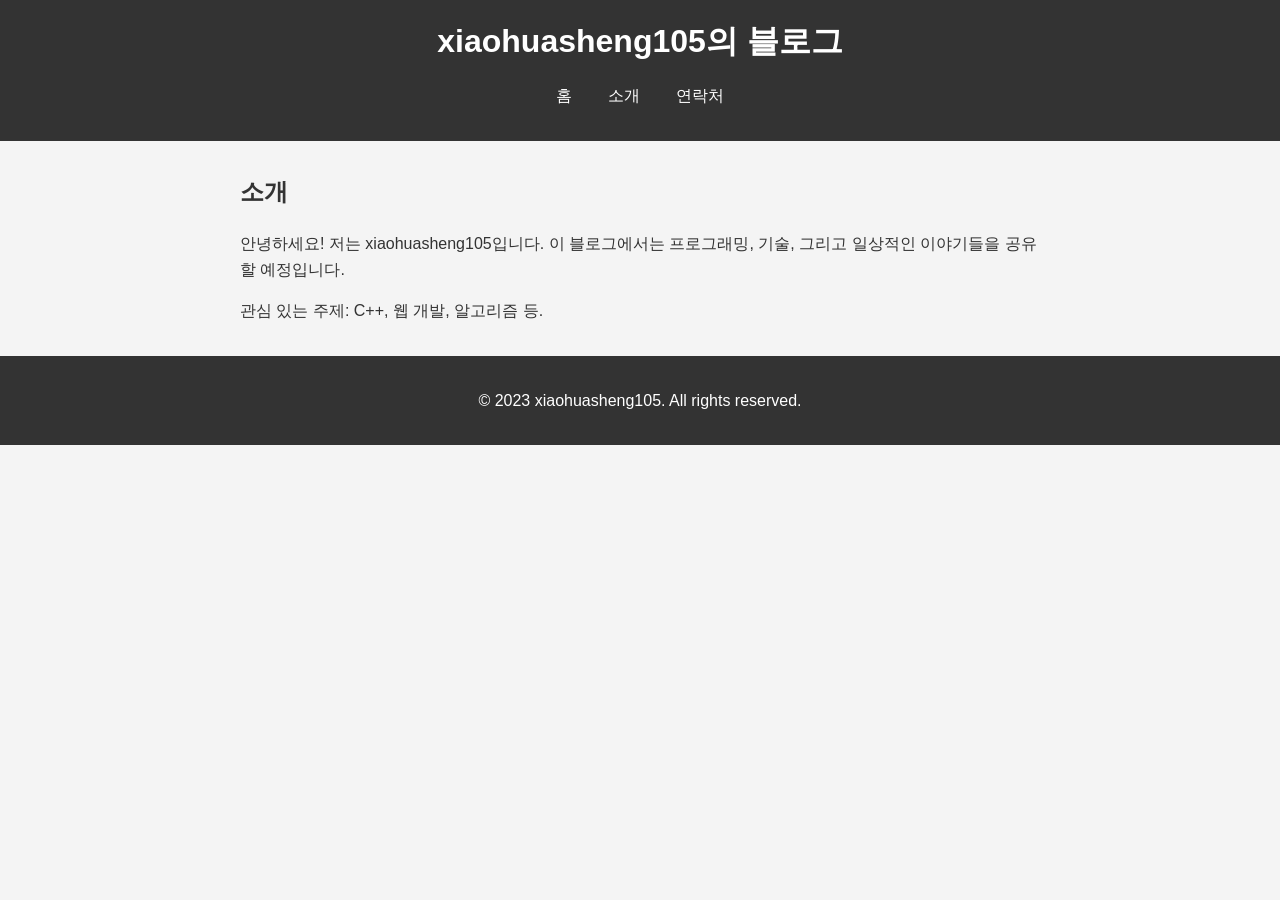
==== about.html @ 034d5182 "hompage update" ====
<!DOCTYPE html>
<html lang="ko">
<head>
    <meta charset="UTF-8">
    <meta name="viewport" content="width=device-width, initial-scale=1.0">
    <title>소개 - xiaohuasheng105의 블로그</title>
    <link rel="stylesheet" href="css/style.css">
</head>
<body>
    <header>
        <h1>xiaohuasheng105의 블로그</h1>
        <nav>
            <ul>
                <li><a href="index.html">홈</a></li>
                <li><a href="about.html">소개</a></li>
                <li><a href="contact.html">연락처</a></li>
            </ul>
        </nav>
    </header>

    <main>
        <section>
            <h2>소개</h2>
            <p>안녕하세요! 저는 xiaohuasheng105입니다. 이 블로그에서는 프로그래밍, 기술, 그리고 일상적인 이야기들을 공유할 예정입니다.</p>
            <p>관심 있는 주제: C++, 웹 개발, 알고리즘 등.</p>
        </section>
    </main>

    <footer>
        <p>&copy; 2023 xiaohuasheng105. All rights reserved.</p>
    </footer>

    <script src="js/script.js"></script>
</body>
</html>
---- css/style.css ----
/* 기본 스타일 */
body {
    font-family: Arial, sans-serif;
    line-height: 1.6;
    margin: 0;
    padding: 0;
    color: #333;
    background-color: #f4f4f4;
}

header {
    background-color: #333;
    color: #fff;
    padding: 1rem;
    text-align: center;
}

header h1 {
    margin: 0;
}

nav ul {
    list-style: none;
    padding: 0;
}

nav ul li {
    display: inline;
    margin: 0 1rem;
}

nav a {
    color: #fff;
    text-decoration: none;
}

main {
    max-width: 800px;
    margin: 2rem auto;
    padding: 0 1rem;
}

#posts article {
    background-color: #fff;
    margin-bottom: 2rem;
    padding: 1rem;
    border-radius: 5px;
    box-shadow: 0 0 10px rgba(0,0,0,0.1);
}

#posts h3 {
    margin-top: 0;
}

#posts a {
    color: #333;
    text-decoration: none;
}

#posts a:hover {
    text-decoration: underline;
}

footer {
    text-align: center;
    padding: 1rem;
    background-color: #333;
    color: #fff;
    margin-top: 2rem;
}
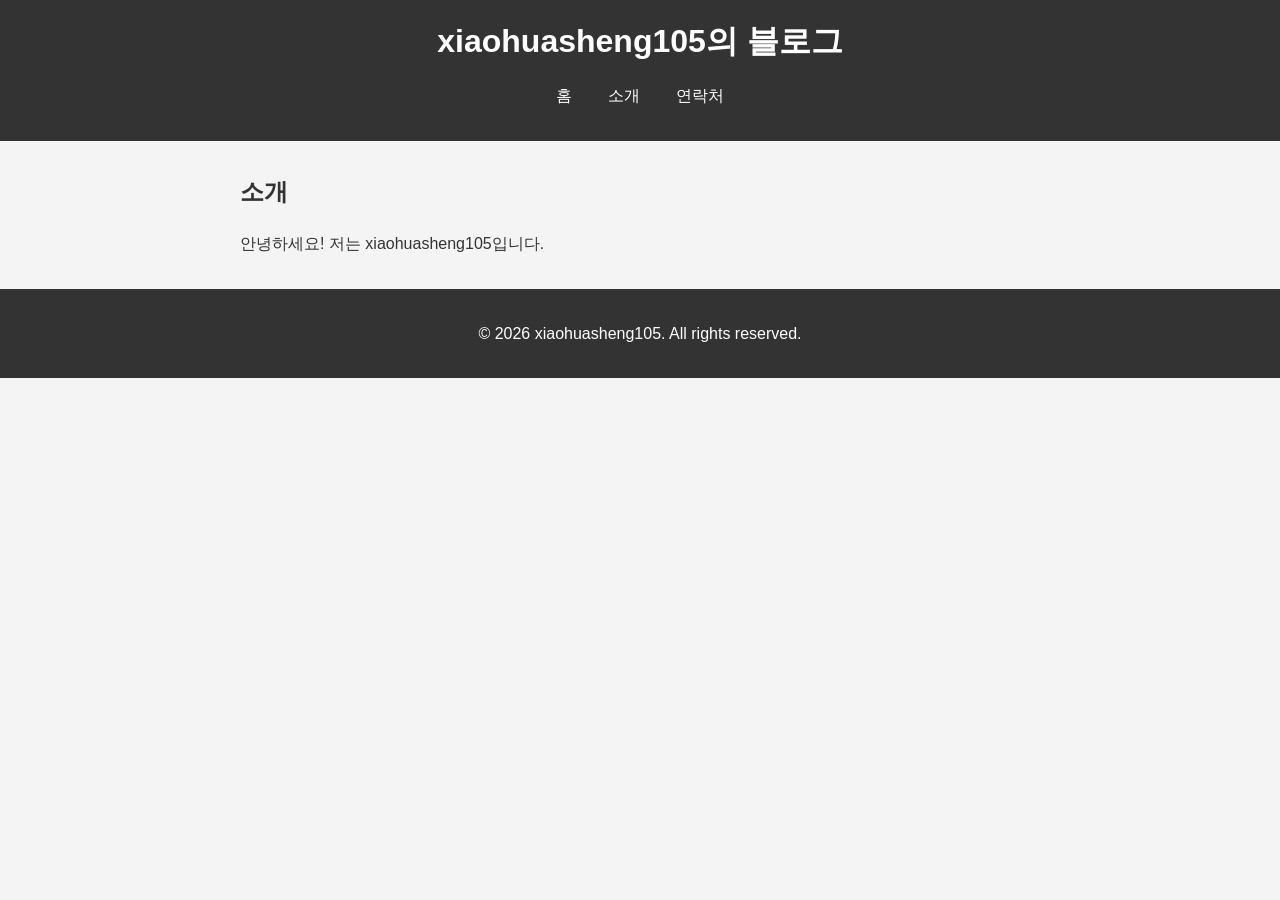
==== commit 0d6627c2: "update" ====
--- a/about.html
+++ b/about.html
@@ -21,13 +21,13 @@
     <main>
         <section>
             <h2>소개</h2>
-            <p>안녕하세요! 저는 xiaohuasheng105입니다. 이 블로그에서는 프로그래밍, 기술, 그리고 일상적인 이야기들을 공유할 예정입니다.</p>
-            <p>관심 있는 주제: C++, 웹 개발, 알고리즘 등.</p>
+            <p>안녕하세요! 저는 xiaohuasheng105입니다.</p>
+            <p></p>
         </section>
     </main>
 
     <footer>
-        <p>&copy; 2023 xiaohuasheng105. All rights reserved.</p>
+        <p>&copy; 2026 xiaohuasheng105. All rights reserved.</p>
     </footer>
 
     <script src="js/script.js"></script>
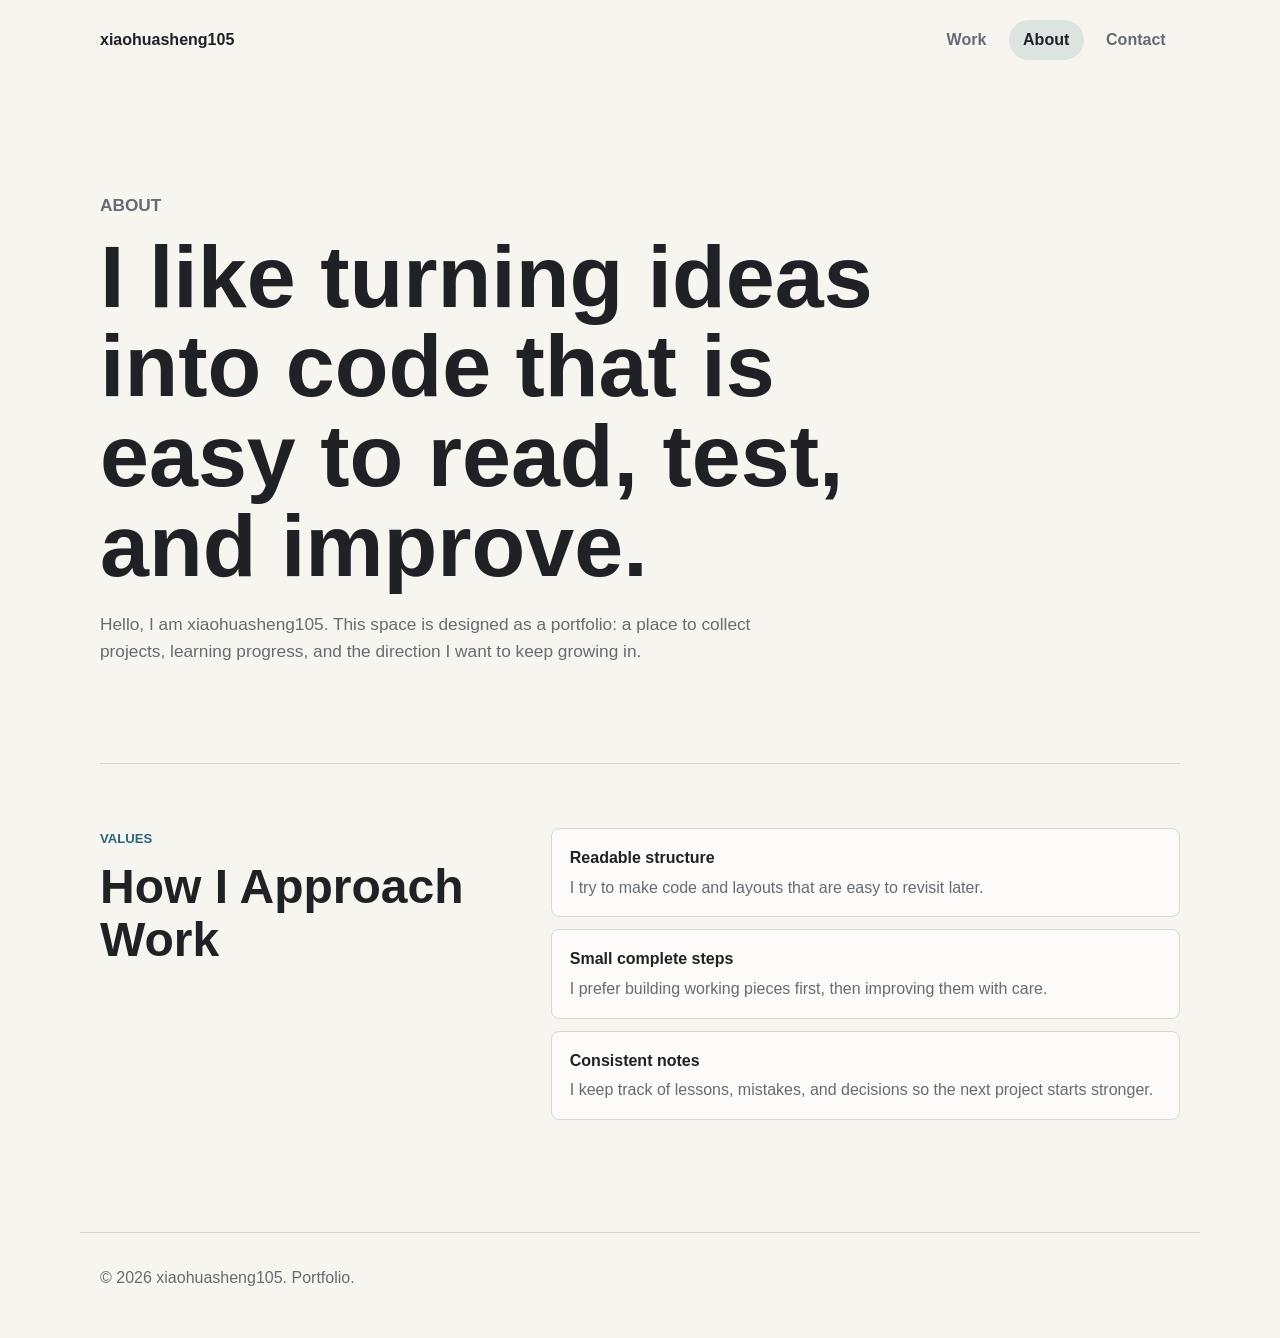
==== commit 9dfe02af: "yeah" ====
--- a/about.html
+++ b/about.html
@@ -1,35 +1,56 @@
 <!DOCTYPE html>
-<html lang="ko">
+<html lang="en">
 <head>
     <meta charset="UTF-8">
     <meta name="viewport" content="width=device-width, initial-scale=1.0">
-    <title>소개 - xiaohuasheng105의 블로그</title>
+    <title>About | xiaohuasheng105</title>
     <link rel="stylesheet" href="css/style.css">
 </head>
 <body>
-    <header>
-        <h1>xiaohuasheng105의 블로그</h1>
-        <nav>
+    <header class="site-header">
+        <a class="logo" href="index.html">xiaohuasheng105</a>
+        <nav aria-label="Main menu">
             <ul>
-                <li><a href="index.html">홈</a></li>
-                <li><a href="about.html">소개</a></li>
-                <li><a href="contact.html">연락처</a></li>
+                <li><a href="index.html">Work</a></li>
+                <li><a href="about.html" aria-current="page">About</a></li>
+                <li><a href="contact.html">Contact</a></li>
             </ul>
         </nav>
     </header>
 
     <main>
-        <section>
-            <h2>소개</h2>
-            <p>안녕하세요! 저는 xiaohuasheng105입니다.</p>
-            <p></p>
+        <section class="page-intro">
+            <p class="eyebrow">About</p>
+            <h1>I like turning ideas into code that is easy to read, test, and improve.</h1>
+            <p>Hello, I am xiaohuasheng105. This space is designed as a portfolio: a place to collect projects, learning progress, and the direction I want to keep growing in.</p>
+        </section>
+
+        <section class="section split">
+            <div>
+                <p class="eyebrow">Values</p>
+                <h2>How I Approach Work</h2>
+            </div>
+            <ul class="timeline">
+                <li>
+                    <strong>Readable structure</strong>
+                    <span>I try to make code and layouts that are easy to revisit later.</span>
+                </li>
+                <li>
+                    <strong>Small complete steps</strong>
+                    <span>I prefer building working pieces first, then improving them with care.</span>
+                </li>
+                <li>
+                    <strong>Consistent notes</strong>
+                    <span>I keep track of lessons, mistakes, and decisions so the next project starts stronger.</span>
+                </li>
+            </ul>
         </section>
     </main>
 
     <footer>
-        <p>&copy; 2026 xiaohuasheng105. All rights reserved.</p>
+        <p>&copy; 2026 xiaohuasheng105. Portfolio.</p>
     </footer>
 
     <script src="js/script.js"></script>
 </body>
-</html>+</html>
--- a/css/style.css
+++ b/css/style.css
@@ -1,70 +1,390 @@
-/* 기본 스타일 */
+:root {
+    --bg: #f7f5ef;
+    --surface: #ffffff;
+    --ink: #202124;
+    --muted: #666b73;
+    --line: #ded8cc;
+    --accent: #27667b;
+    --accent-strong: #163f4f;
+    --warm: #d88c4a;
+    --green: #6f8f72;
+    --shadow: 0 18px 45px rgba(32, 33, 36, 0.12);
+}
+
+* {
+    box-sizing: border-box;
+}
+
+html {
+    scroll-behavior: smooth;
+}
+
 body {
-    font-family: Arial, sans-serif;
+    margin: 0;
+    color: var(--ink);
+    background: var(--bg);
+    font-family: Arial, "Noto Sans KR", sans-serif;
     line-height: 1.6;
+}
+
+a {
+    color: inherit;
+}
+
+.site-header {
+    display: flex;
+    align-items: center;
+    justify-content: space-between;
+    gap: 1.5rem;
+    max-width: 1120px;
+    margin: 0 auto;
+    padding: 1.25rem;
+}
+
+.logo {
+    font-weight: 800;
+    text-decoration: none;
+}
+
+nav ul {
+    display: flex;
+    gap: 0.5rem;
     margin: 0;
     padding: 0;
-    color: #333;
-    background-color: #f4f4f4;
-}
-
-header {
-    background-color: #333;
+    list-style: none;
+}
+
+nav a {
+    display: inline-flex;
+    min-height: 40px;
+    align-items: center;
+    padding: 0 0.9rem;
+    border-radius: 999px;
+    color: var(--muted);
+    text-decoration: none;
+    font-weight: 700;
+}
+
+nav a:hover,
+nav a[aria-current="page"] {
+    color: var(--ink);
+    background: rgba(39, 102, 123, 0.12);
+}
+
+main {
+    max-width: 1120px;
+    margin: 0 auto;
+    padding: 0 1.25rem 3rem;
+}
+
+.hero {
+    display: grid;
+    grid-template-columns: minmax(0, 1.15fr) minmax(280px, 0.85fr);
+    gap: 3rem;
+    align-items: center;
+    min-height: calc(100vh - 88px);
+    padding: 3rem 0 4rem;
+}
+
+.eyebrow {
+    margin: 0 0 0.75rem;
+    color: var(--accent);
+    font-size: 0.82rem;
+    font-weight: 800;
+    text-transform: uppercase;
+}
+
+h1,
+h2,
+h3,
+p {
+    margin-top: 0;
+}
+
+h1 {
+    max-width: 820px;
+    margin-bottom: 1.25rem;
+    font-size: clamp(2.4rem, 7vw, 5.5rem);
+    line-height: 1.02;
+}
+
+h2 {
+    margin-bottom: 1.25rem;
+    font-size: clamp(1.8rem, 4vw, 3rem);
+    line-height: 1.1;
+}
+
+h3 {
+    margin-bottom: 0.5rem;
+    font-size: 1.35rem;
+}
+
+.hero-text,
+.page-intro p {
+    max-width: 680px;
+    color: var(--muted);
+    font-size: 1.08rem;
+}
+
+.hero-actions {
+    display: flex;
+    flex-wrap: wrap;
+    gap: 0.75rem;
+    margin-top: 2rem;
+}
+
+.button {
+    display: inline-flex;
+    min-height: 46px;
+    align-items: center;
+    justify-content: center;
+    padding: 0 1.1rem;
+    border: 1px solid var(--accent);
+    border-radius: 8px;
+    text-decoration: none;
+    font-weight: 800;
+}
+
+.button.primary {
     color: #fff;
-    padding: 1rem;
-    text-align: center;
-}
-
-header h1 {
+    background: var(--accent);
+}
+
+.button.secondary {
+    color: var(--accent-strong);
+    background: transparent;
+}
+
+.profile-visual {
+    position: relative;
+    min-height: 420px;
+    border-radius: 8px;
+    overflow: hidden;
+    background:
+        linear-gradient(135deg, rgba(39, 102, 123, 0.92), rgba(111, 143, 114, 0.9)),
+        repeating-linear-gradient(45deg, transparent 0 18px, rgba(255, 255, 255, 0.14) 18px 19px);
+    box-shadow: var(--shadow);
+}
+
+.profile-visual::before,
+.profile-visual::after {
+    position: absolute;
+    content: "";
+    border: 1px solid rgba(255, 255, 255, 0.45);
+}
+
+.profile-visual::before {
+    inset: 48px 62px 96px 38px;
+}
+
+.profile-visual::after {
+    width: 170px;
+    height: 170px;
+    right: 34px;
+    bottom: 34px;
+    background: rgba(216, 140, 74, 0.9);
+}
+
+.profile-card {
+    position: absolute;
+    left: 34px;
+    right: 34px;
+    bottom: 34px;
+    z-index: 1;
+    padding: 1.25rem;
+    border-radius: 8px;
+    color: #fff;
+    background: rgba(22, 63, 79, 0.88);
+}
+
+.profile-mark {
+    display: block;
+    margin-bottom: 1.5rem;
+    font-size: 5rem;
+    font-weight: 900;
+    line-height: 0.9;
+}
+
+.profile-card p {
+    margin-bottom: 0;
+    font-weight: 700;
+}
+
+.section {
+    padding: 4rem 0;
+    border-top: 1px solid var(--line);
+}
+
+.section-heading {
+    display: flex;
+    align-items: end;
+    justify-content: space-between;
+    gap: 1rem;
+    margin-bottom: 1.5rem;
+}
+
+.project-grid {
+    display: grid;
+    grid-template-columns: repeat(3, minmax(0, 1fr));
+    gap: 1rem;
+}
+
+.project-card {
+    overflow: hidden;
+    border: 1px solid var(--line);
+    border-radius: 8px;
+    background: var(--surface);
+}
+
+.project-media {
+    min-height: 170px;
+    background-color: var(--accent);
+}
+
+.project-media.cube {
+    background:
+        linear-gradient(135deg, transparent 42%, rgba(255, 255, 255, 0.4) 42% 58%, transparent 58%),
+        linear-gradient(45deg, var(--accent), var(--warm));
+}
+
+.project-media.web {
+    background:
+        linear-gradient(90deg, rgba(255, 255, 255, 0.38) 1px, transparent 1px),
+        linear-gradient(0deg, rgba(255, 255, 255, 0.38) 1px, transparent 1px),
+        var(--green);
+    background-size: 34px 34px;
+}
+
+.project-media.study {
+    background:
+        radial-gradient(circle at 26% 34%, rgba(255, 255, 255, 0.8) 0 12%, transparent 13%),
+        linear-gradient(135deg, var(--warm), #574f7d);
+}
+
+.project-body {
+    padding: 1.25rem;
+}
+
+.project-type {
+    margin-bottom: 0.4rem;
+    color: var(--accent);
+    font-size: 0.78rem;
+    font-weight: 800;
+    text-transform: uppercase;
+}
+
+.project-body p:last-child {
+    margin-bottom: 0;
+    color: var(--muted);
+}
+
+.split {
+    display: grid;
+    grid-template-columns: 0.8fr 1.2fr;
+    gap: 2rem;
+}
+
+.skill-list,
+.timeline {
+    display: grid;
+    gap: 0.75rem;
     margin: 0;
-}
-
-nav ul {
+    padding: 0;
     list-style: none;
-    padding: 0;
-}
-
-nav ul li {
-    display: inline;
-    margin: 0 1rem;
-}
-
-nav a {
-    color: #fff;
-    text-decoration: none;
-}
-
-main {
-    max-width: 800px;
-    margin: 2rem auto;
-    padding: 0 1rem;
-}
-
-#posts article {
-    background-color: #fff;
-    margin-bottom: 2rem;
-    padding: 1rem;
-    border-radius: 5px;
-    box-shadow: 0 0 10px rgba(0,0,0,0.1);
-}
-
-#posts h3 {
-    margin-top: 0;
-}
-
-#posts a {
-    color: #333;
-    text-decoration: none;
-}
-
-#posts a:hover {
-    text-decoration: underline;
+}
+
+.skill-list li,
+.timeline li {
+    padding: 1rem 1.1rem;
+    border: 1px solid var(--line);
+    border-radius: 8px;
+    background: rgba(255, 255, 255, 0.62);
+}
+
+.timeline strong,
+.timeline span {
+    display: block;
+}
+
+.timeline span {
+    margin-top: 0.25rem;
+    color: var(--muted);
+}
+
+.page-intro {
+    max-width: 900px;
+    padding: 7rem 0 5rem;
+}
+
+.contact-links {
+    display: grid;
+    gap: 0.75rem;
+    margin-top: 2rem;
+}
+
+.contact-links a {
+    width: fit-content;
+    color: var(--accent-strong);
+    font-weight: 800;
+    text-decoration-thickness: 2px;
+    text-underline-offset: 0.3em;
 }
 
 footer {
-    text-align: center;
-    padding: 1rem;
-    background-color: #333;
-    color: #fff;
-    margin-top: 2rem;
-}+    max-width: 1120px;
+    margin: 0 auto;
+    padding: 2rem 1.25rem;
+    color: var(--muted);
+    border-top: 1px solid var(--line);
+}
+
+@media (max-width: 820px) {
+    .site-header,
+    .hero,
+    .section-heading,
+    .split {
+        display: block;
+    }
+
+    .site-header {
+        padding-bottom: 0.75rem;
+    }
+
+    nav ul {
+        margin-top: 1rem;
+        overflow-x: auto;
+    }
+
+    .hero {
+        min-height: auto;
+        padding-top: 2.5rem;
+    }
+
+    .profile-visual {
+        min-height: 320px;
+        margin-top: 2.5rem;
+    }
+
+    .project-grid {
+        grid-template-columns: 1fr;
+    }
+
+    .section-heading h2 {
+        margin-bottom: 0;
+    }
+}
+
+@media (max-width: 520px) {
+    h1 {
+        font-size: 2.45rem;
+    }
+
+    .hero-actions,
+    .button {
+        width: 100%;
+    }
+
+    .profile-mark {
+        font-size: 4rem;
+    }
+}
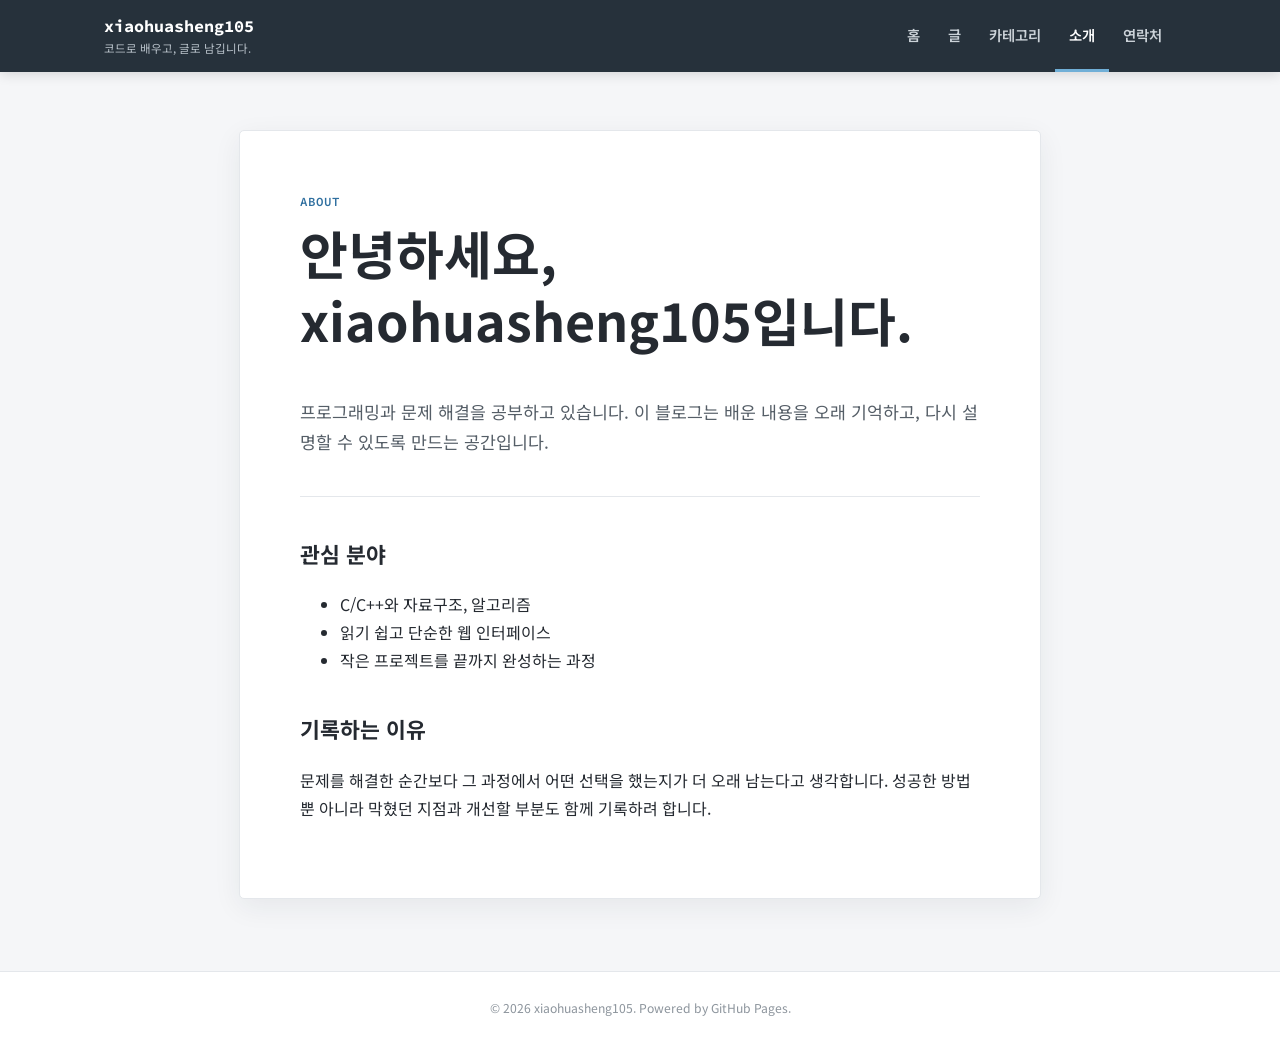
==== commit 00661707: "블로그 디자인" ====
--- a/about.html
+++ b/about.html
@@ -1,56 +1,42 @@
 <!DOCTYPE html>
-<html lang="en">
+<html lang="ko">
 <head>
     <meta charset="UTF-8">
     <meta name="viewport" content="width=device-width, initial-scale=1.0">
-    <title>About | xiaohuasheng105</title>
+    <title>소개 | xiaohuasheng105</title>
     <link rel="stylesheet" href="css/style.css">
 </head>
 <body>
     <header class="site-header">
-        <a class="logo" href="index.html">xiaohuasheng105</a>
-        <nav aria-label="Main menu">
+        <div class="header-inner">
+            <a class="logo" href="index.html"><strong>xiaohuasheng105</strong><span>코드로 배우고, 글로 남깁니다.</span></a>
+            <button class="menu-button" type="button" aria-expanded="false" aria-controls="main-menu">메뉴</button>
+            <nav id="main-menu" aria-label="주요 메뉴">
+                <a href="index.html">홈</a>
+                <a href="index.html#posts">글</a>
+                <a href="index.html#categories">카테고리</a>
+                <a href="about.html" aria-current="page">소개</a>
+                <a href="contact.html">연락처</a>
+            </nav>
+        </div>
+    </header>
+    <main class="single-layout">
+        <article class="page-card">
+            <p class="eyebrow">About</p>
+            <h1>안녕하세요,<br>xiaohuasheng105입니다.</h1>
+            <p class="lead">프로그래밍과 문제 해결을 공부하고 있습니다. 이 블로그는 배운 내용을 오래 기억하고, 다시 설명할 수 있도록 만드는 공간입니다.</p>
+            <hr>
+            <h2>관심 분야</h2>
             <ul>
-                <li><a href="index.html">Work</a></li>
-                <li><a href="about.html" aria-current="page">About</a></li>
-                <li><a href="contact.html">Contact</a></li>
+                <li>C/C++와 자료구조, 알고리즘</li>
+                <li>읽기 쉽고 단순한 웹 인터페이스</li>
+                <li>작은 프로젝트를 끝까지 완성하는 과정</li>
             </ul>
-        </nav>
-    </header>
-
-    <main>
-        <section class="page-intro">
-            <p class="eyebrow">About</p>
-            <h1>I like turning ideas into code that is easy to read, test, and improve.</h1>
-            <p>Hello, I am xiaohuasheng105. This space is designed as a portfolio: a place to collect projects, learning progress, and the direction I want to keep growing in.</p>
-        </section>
-
-        <section class="section split">
-            <div>
-                <p class="eyebrow">Values</p>
-                <h2>How I Approach Work</h2>
-            </div>
-            <ul class="timeline">
-                <li>
-                    <strong>Readable structure</strong>
-                    <span>I try to make code and layouts that are easy to revisit later.</span>
-                </li>
-                <li>
-                    <strong>Small complete steps</strong>
-                    <span>I prefer building working pieces first, then improving them with care.</span>
-                </li>
-                <li>
-                    <strong>Consistent notes</strong>
-                    <span>I keep track of lessons, mistakes, and decisions so the next project starts stronger.</span>
-                </li>
-            </ul>
-        </section>
+            <h2>기록하는 이유</h2>
+            <p>문제를 해결한 순간보다 그 과정에서 어떤 선택을 했는지가 더 오래 남는다고 생각합니다. 성공한 방법뿐 아니라 막혔던 지점과 개선할 부분도 함께 기록하려 합니다.</p>
+        </article>
     </main>
-
-    <footer>
-        <p>&copy; 2026 xiaohuasheng105. Portfolio.</p>
-    </footer>
-
+    <footer><p>© 2026 xiaohuasheng105. Powered by GitHub Pages.</p></footer>
     <script src="js/script.js"></script>
 </body>
 </html>
--- a/css/style.css
+++ b/css/style.css
@@ -1,390 +1,282 @@
+@import url("https://fonts.googleapis.com/css2?family=Noto+Sans+KR:wght@400;500;600;700&family=Source+Code+Pro:wght@600&display=swap");
+
 :root {
-    --bg: #f7f5ef;
+    --bg: #f5f6f8;
     --surface: #ffffff;
-    --ink: #202124;
-    --muted: #666b73;
-    --line: #ded8cc;
-    --accent: #27667b;
-    --accent-strong: #163f4f;
-    --warm: #d88c4a;
-    --green: #6f8f72;
-    --shadow: 0 18px 45px rgba(32, 33, 36, 0.12);
-}
-
-* {
-    box-sizing: border-box;
-}
-
-html {
-    scroll-behavior: smooth;
-}
-
+    --ink: #252a31;
+    --muted: #727983;
+    --line: #e4e7eb;
+    --accent: #2f6f9f;
+    --accent-soft: #eaf3f9;
+    --header: #26313b;
+    --shadow: 0 8px 28px rgba(31, 43, 54, 0.07);
+}
+
+* { box-sizing: border-box; }
+html { scroll-behavior: smooth; }
 body {
     margin: 0;
     color: var(--ink);
     background: var(--bg);
-    font-family: Arial, "Noto Sans KR", sans-serif;
-    line-height: 1.6;
-}
-
-a {
-    color: inherit;
+    font-family: "Noto Sans KR", sans-serif;
+    line-height: 1.75;
+}
+a { color: inherit; }
+.sr-only {
+    position: absolute;
+    width: 1px;
+    height: 1px;
+    padding: 0;
+    overflow: hidden;
+    clip: rect(0, 0, 0, 0);
+    white-space: nowrap;
+    border: 0;
 }
 
 .site-header {
-    display: flex;
+    position: sticky;
+    top: 0;
+    z-index: 10;
+    color: #fff;
+    background: var(--header);
+    box-shadow: 0 2px 12px rgba(0, 0, 0, 0.14);
+}
+.header-inner {
+    display: flex;
+    min-height: 72px;
+    max-width: 1120px;
+    margin: 0 auto;
+    padding: 0 24px;
     align-items: center;
     justify-content: space-between;
-    gap: 1.5rem;
+    gap: 2rem;
+}
+.logo { text-decoration: none; line-height: 1.25; }
+.logo strong {
+    display: block;
+    font-family: "Source Code Pro", monospace;
+    font-size: 1.05rem;
+}
+.logo span { color: #b9c2ca; font-size: 0.72rem; }
+nav { display: flex; align-self: stretch; }
+nav a {
+    display: flex;
+    padding: 0 14px;
+    align-items: center;
+    color: #cbd2d8;
+    border-bottom: 3px solid transparent;
+    text-decoration: none;
+    font-size: 0.9rem;
+    font-weight: 600;
+}
+nav a:hover,
+nav a[aria-current="page"] { color: #fff; border-bottom-color: #70afd7; }
+.menu-button {
+    display: none;
+    padding: 7px 12px;
+    color: #fff;
+    border: 1px solid #63717c;
+    border-radius: 4px;
+    background: transparent;
+    font: inherit;
+}
+
+.layout {
+    display: grid;
+    grid-template-columns: minmax(0, 1fr) 280px;
+    gap: 34px;
     max-width: 1120px;
     margin: 0 auto;
-    padding: 1.25rem;
-}
-
-.logo {
-    font-weight: 800;
-    text-decoration: none;
-}
-
-nav ul {
-    display: flex;
-    gap: 0.5rem;
-    margin: 0;
-    padding: 0;
-    list-style: none;
-}
-
-nav a {
-    display: inline-flex;
-    min-height: 40px;
-    align-items: center;
-    padding: 0 0.9rem;
-    border-radius: 999px;
+    padding: 58px 24px 72px;
+}
+.page-heading { margin-bottom: 28px; }
+.eyebrow {
+    margin: 0 0 6px;
+    color: var(--accent);
+    font-family: "Source Code Pro", monospace;
+    font-size: 0.78rem;
+    font-weight: 600;
+    letter-spacing: 0.08em;
+    text-transform: uppercase;
+}
+h1, h2, p { margin-top: 0; }
+.page-heading h1 {
+    margin-bottom: 8px;
+    font-size: 2.15rem;
+    line-height: 1.3;
+}
+.page-heading > p:last-child { margin-bottom: 0; color: var(--muted); }
+.search { display: block; margin-bottom: 18px; }
+.search input {
+    width: 100%;
+    padding: 13px 16px;
+    color: var(--ink);
+    border: 1px solid var(--line);
+    border-radius: 5px;
+    outline: none;
+    background: var(--surface);
+    font: inherit;
+    font-size: 0.9rem;
+}
+.search input:focus { border-color: var(--accent); box-shadow: 0 0 0 3px var(--accent-soft); }
+.post-list { display: grid; gap: 18px; }
+.post-card,
+.profile-card,
+.side-card,
+.page-card,
+.article-card {
+    border: 1px solid var(--line);
+    border-radius: 5px;
+    background: var(--surface);
+    box-shadow: var(--shadow);
+}
+.post-card { padding: 28px 30px 24px; }
+.post-meta {
+    display: flex;
+    gap: 12px;
+    margin-bottom: 9px;
     color: var(--muted);
-    text-decoration: none;
-    font-weight: 700;
-}
-
-nav a:hover,
-nav a[aria-current="page"] {
-    color: var(--ink);
-    background: rgba(39, 102, 123, 0.12);
-}
-
-main {
-    max-width: 1120px;
+    font-size: 0.77rem;
+}
+.post-meta a { color: var(--accent); text-decoration: none; }
+.post-card h2 { margin-bottom: 10px; font-size: 1.35rem; line-height: 1.45; }
+.post-card h2 a { text-decoration: none; }
+.post-card h2 a:hover { color: var(--accent); }
+.post-card > p { margin-bottom: 20px; color: #59616a; font-size: 0.92rem; }
+.post-footer { display: flex; align-items: center; justify-content: space-between; gap: 1rem; }
+.tags { display: flex; flex-wrap: wrap; gap: 6px; }
+.tags span,
+.tag-cloud a {
+    padding: 3px 8px;
+    color: var(--accent);
+    border-radius: 3px;
+    background: var(--accent-soft);
+    font-size: 0.72rem;
+    text-decoration: none;
+}
+.read-more { color: var(--accent); font-size: 0.82rem; font-weight: 700; text-decoration: none; }
+.coming-soon { color: #a0a5ab; font-size: 0.78rem; }
+.empty-message { padding: 2rem; color: var(--muted); text-align: center; }
+
+.sidebar { display: grid; align-content: start; gap: 18px; }
+.profile-card { padding: 30px 24px; text-align: center; }
+.avatar {
+    display: grid;
+    width: 88px;
+    height: 88px;
+    margin: 0 auto 18px;
+    place-items: center;
+    color: #fff;
+    border-radius: 50%;
+    background: linear-gradient(145deg, #5fa3ce, #284f6c);
+    font-family: "Source Code Pro", monospace;
+    font-size: 1.6rem;
+}
+.profile-card h2 { margin-bottom: 8px; font-size: 1.05rem; }
+.profile-card p { color: var(--muted); font-size: 0.82rem; }
+.github-link {
+    display: inline-block;
+    padding: 7px 12px;
+    color: var(--accent);
+    border: 1px solid #b8d4e5;
+    border-radius: 4px;
+    text-decoration: none;
+    font-size: 0.78rem;
+    font-weight: 600;
+}
+.side-card { padding: 20px; }
+.side-card h2 {
+    margin-bottom: 13px;
+    padding-bottom: 9px;
+    border-bottom: 1px solid var(--line);
+    font-size: 0.94rem;
+}
+.category-list { margin: 0; padding: 0; list-style: none; }
+.category-list a {
+    display: flex;
+    padding: 7px 0;
+    justify-content: space-between;
+    color: #555e67;
+    text-decoration: none;
+    font-size: 0.82rem;
+}
+.category-list strong { color: #9aa0a6; font-weight: 500; }
+.tag-cloud { display: flex; flex-wrap: wrap; gap: 7px; }
+
+.single-layout {
+    max-width: 850px;
+    min-height: calc(100vh - 151px);
     margin: 0 auto;
-    padding: 0 1.25rem 3rem;
-}
-
-.hero {
+    padding: 58px 24px 72px;
+}
+.page-card,
+.article-card { padding: clamp(28px, 6vw, 60px); }
+.page-card h1,
+.article-header h1 { font-size: clamp(2rem, 6vw, 3.25rem); line-height: 1.3; }
+.lead { color: #555e67; font-size: 1.08rem; }
+.page-card hr { margin: 38px 0; border: 0; border-top: 1px solid var(--line); }
+.page-card h2,
+.article-body h2 { margin-top: 36px; font-size: 1.35rem; }
+.contact-grid { display: grid; gap: 12px; margin-top: 36px; }
+.contact-grid a {
     display: grid;
-    grid-template-columns: minmax(0, 1.15fr) minmax(280px, 0.85fr);
-    gap: 3rem;
-    align-items: center;
-    min-height: calc(100vh - 88px);
-    padding: 3rem 0 4rem;
-}
-
-.eyebrow {
-    margin: 0 0 0.75rem;
-    color: var(--accent);
-    font-size: 0.82rem;
-    font-weight: 800;
-    text-transform: uppercase;
-}
-
-h1,
-h2,
-h3,
-p {
-    margin-top: 0;
-}
-
-h1 {
-    max-width: 820px;
-    margin-bottom: 1.25rem;
-    font-size: clamp(2.4rem, 7vw, 5.5rem);
-    line-height: 1.02;
-}
-
-h2 {
-    margin-bottom: 1.25rem;
-    font-size: clamp(1.8rem, 4vw, 3rem);
-    line-height: 1.1;
-}
-
-h3 {
-    margin-bottom: 0.5rem;
-    font-size: 1.35rem;
-}
-
-.hero-text,
-.page-intro p {
-    max-width: 680px;
-    color: var(--muted);
-    font-size: 1.08rem;
-}
-
-.hero-actions {
-    display: flex;
-    flex-wrap: wrap;
-    gap: 0.75rem;
-    margin-top: 2rem;
-}
-
-.button {
-    display: inline-flex;
-    min-height: 46px;
-    align-items: center;
-    justify-content: center;
-    padding: 0 1.1rem;
-    border: 1px solid var(--accent);
-    border-radius: 8px;
-    text-decoration: none;
-    font-weight: 800;
-}
-
-.button.primary {
-    color: #fff;
-    background: var(--accent);
-}
-
-.button.secondary {
-    color: var(--accent-strong);
-    background: transparent;
-}
-
-.profile-visual {
-    position: relative;
-    min-height: 420px;
-    border-radius: 8px;
-    overflow: hidden;
-    background:
-        linear-gradient(135deg, rgba(39, 102, 123, 0.92), rgba(111, 143, 114, 0.9)),
-        repeating-linear-gradient(45deg, transparent 0 18px, rgba(255, 255, 255, 0.14) 18px 19px);
-    box-shadow: var(--shadow);
-}
-
-.profile-visual::before,
-.profile-visual::after {
-    position: absolute;
-    content: "";
-    border: 1px solid rgba(255, 255, 255, 0.45);
-}
-
-.profile-visual::before {
-    inset: 48px 62px 96px 38px;
-}
-
-.profile-visual::after {
-    width: 170px;
-    height: 170px;
-    right: 34px;
-    bottom: 34px;
-    background: rgba(216, 140, 74, 0.9);
-}
-
-.profile-card {
-    position: absolute;
-    left: 34px;
-    right: 34px;
-    bottom: 34px;
-    z-index: 1;
-    padding: 1.25rem;
-    border-radius: 8px;
-    color: #fff;
-    background: rgba(22, 63, 79, 0.88);
-}
-
-.profile-mark {
-    display: block;
-    margin-bottom: 1.5rem;
-    font-size: 5rem;
-    font-weight: 900;
-    line-height: 0.9;
-}
-
-.profile-card p {
-    margin-bottom: 0;
-    font-weight: 700;
-}
-
-.section {
-    padding: 4rem 0;
+    padding: 18px 20px;
+    border: 1px solid var(--line);
+    border-radius: 4px;
+    text-decoration: none;
+}
+.contact-grid a:hover { border-color: var(--accent); }
+.contact-grid span { color: var(--muted); font-size: 0.75rem; }
+.contact-grid strong { color: var(--accent); overflow-wrap: anywhere; }
+.article-header { padding-bottom: 30px; border-bottom: 1px solid var(--line); }
+.article-header h1 { margin-bottom: 18px; }
+.article-body { padding: 16px 0 26px; }
+.article-body p,
+.article-body li { color: #454c54; }
+.article-nav { padding-top: 22px; border-top: 1px solid var(--line); }
+.article-nav a { color: var(--accent); font-size: 0.88rem; font-weight: 600; text-decoration: none; }
+
+body > footer {
+    padding: 26px 24px;
+    color: #8c949c;
     border-top: 1px solid var(--line);
-}
-
-.section-heading {
-    display: flex;
-    align-items: end;
-    justify-content: space-between;
-    gap: 1rem;
-    margin-bottom: 1.5rem;
-}
-
-.project-grid {
-    display: grid;
-    grid-template-columns: repeat(3, minmax(0, 1fr));
-    gap: 1rem;
-}
-
-.project-card {
-    overflow: hidden;
-    border: 1px solid var(--line);
-    border-radius: 8px;
-    background: var(--surface);
-}
-
-.project-media {
-    min-height: 170px;
-    background-color: var(--accent);
-}
-
-.project-media.cube {
-    background:
-        linear-gradient(135deg, transparent 42%, rgba(255, 255, 255, 0.4) 42% 58%, transparent 58%),
-        linear-gradient(45deg, var(--accent), var(--warm));
-}
-
-.project-media.web {
-    background:
-        linear-gradient(90deg, rgba(255, 255, 255, 0.38) 1px, transparent 1px),
-        linear-gradient(0deg, rgba(255, 255, 255, 0.38) 1px, transparent 1px),
-        var(--green);
-    background-size: 34px 34px;
-}
-
-.project-media.study {
-    background:
-        radial-gradient(circle at 26% 34%, rgba(255, 255, 255, 0.8) 0 12%, transparent 13%),
-        linear-gradient(135deg, var(--warm), #574f7d);
-}
-
-.project-body {
-    padding: 1.25rem;
-}
-
-.project-type {
-    margin-bottom: 0.4rem;
-    color: var(--accent);
-    font-size: 0.78rem;
-    font-weight: 800;
-    text-transform: uppercase;
-}
-
-.project-body p:last-child {
-    margin-bottom: 0;
-    color: var(--muted);
-}
-
-.split {
-    display: grid;
-    grid-template-columns: 0.8fr 1.2fr;
-    gap: 2rem;
-}
-
-.skill-list,
-.timeline {
-    display: grid;
-    gap: 0.75rem;
-    margin: 0;
-    padding: 0;
-    list-style: none;
-}
-
-.skill-list li,
-.timeline li {
-    padding: 1rem 1.1rem;
-    border: 1px solid var(--line);
-    border-radius: 8px;
-    background: rgba(255, 255, 255, 0.62);
-}
-
-.timeline strong,
-.timeline span {
-    display: block;
-}
-
-.timeline span {
-    margin-top: 0.25rem;
-    color: var(--muted);
-}
-
-.page-intro {
-    max-width: 900px;
-    padding: 7rem 0 5rem;
-}
-
-.contact-links {
-    display: grid;
-    gap: 0.75rem;
-    margin-top: 2rem;
-}
-
-.contact-links a {
-    width: fit-content;
-    color: var(--accent-strong);
-    font-weight: 800;
-    text-decoration-thickness: 2px;
-    text-underline-offset: 0.3em;
-}
-
-footer {
-    max-width: 1120px;
-    margin: 0 auto;
-    padding: 2rem 1.25rem;
-    color: var(--muted);
-    border-top: 1px solid var(--line);
-}
+    background: #fff;
+    text-align: center;
+    font-size: 0.76rem;
+}
+body > footer p { margin: 0; }
 
 @media (max-width: 820px) {
-    .site-header,
-    .hero,
-    .section-heading,
-    .split {
-        display: block;
+    .header-inner { min-height: 64px; }
+    .logo span { display: none; }
+    .menu-button { display: block; }
+    nav {
+        position: absolute;
+        top: 64px;
+        left: 0;
+        right: 0;
+        display: none;
+        padding: 8px 20px 14px;
+        border-top: 1px solid #3c4852;
+        background: var(--header);
     }
-
-    .site-header {
-        padding-bottom: 0.75rem;
-    }
-
-    nav ul {
-        margin-top: 1rem;
-        overflow-x: auto;
-    }
-
-    .hero {
-        min-height: auto;
-        padding-top: 2.5rem;
-    }
-
-    .profile-visual {
-        min-height: 320px;
-        margin-top: 2.5rem;
-    }
-
-    .project-grid {
-        grid-template-columns: 1fr;
-    }
-
-    .section-heading h2 {
-        margin-bottom: 0;
-    }
-}
-
-@media (max-width: 520px) {
-    h1 {
-        font-size: 2.45rem;
-    }
-
-    .hero-actions,
-    .button {
-        width: 100%;
-    }
-
-    .profile-mark {
-        font-size: 4rem;
-    }
-}
+    nav.is-open { display: grid; }
+    nav a { min-height: 42px; border-bottom: 0; }
+    nav a[aria-current="page"] { color: #8bc3e6; }
+    .layout { grid-template-columns: 1fr; padding-top: 38px; }
+    .sidebar { grid-template-columns: repeat(2, minmax(0, 1fr)); }
+    .profile-card { grid-column: 1 / -1; }
+}
+
+@media (max-width: 560px) {
+    .header-inner,
+    .layout,
+    .single-layout { padding-left: 16px; padding-right: 16px; }
+    .layout { gap: 24px; }
+    .sidebar { grid-template-columns: 1fr; }
+    .profile-card { grid-column: auto; }
+    .post-card { padding: 22px 20px; }
+    .post-footer { align-items: flex-start; flex-direction: column; }
+    .page-card,
+    .article-card { padding: 28px 22px; }
+}
